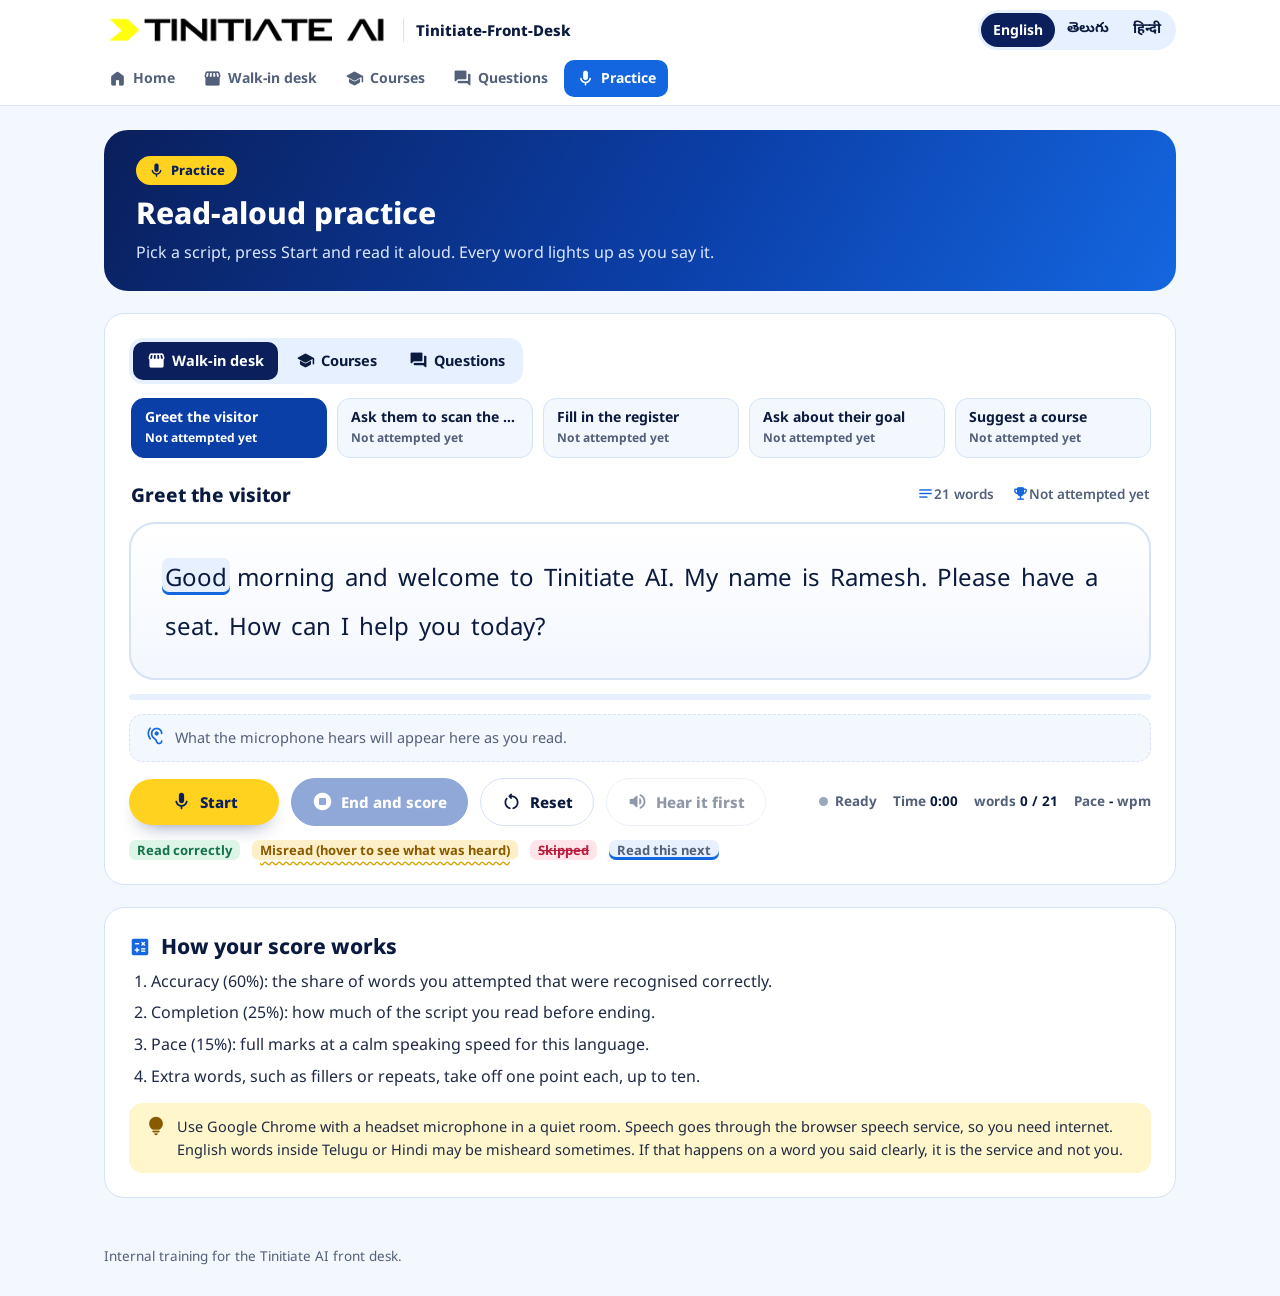
==== practice.html @ eb425fcb "Initial commit: Ramesh Front Desk application" ====
<!DOCTYPE html>
<html lang="en">
<head>
  <meta charset="UTF-8">
  <meta name="viewport" content="width=device-width, initial-scale=1.0">
  <title>Tinitiate-Front-Desk</title>
  <meta name="robots" content="noindex">
  <link rel="icon" type="image/png" href="assets/img/favicon.png">
  <link rel="preconnect" href="https://fonts.googleapis.com">
  <link rel="preconnect" href="https://fonts.gstatic.com" crossorigin>
  <link rel="stylesheet" href="https://fonts.googleapis.com/css2?family=Noto+Sans:wght@400;600;700;800&family=Noto+Sans+Telugu:wght@400;600;700;800&family=Noto+Sans+Devanagari:wght@400;600;700;800&display=swap" media="print" onload="this.media='all'">
  <link rel="stylesheet" href="https://fonts.googleapis.com/css2?family=Material+Symbols+Rounded:opsz,wght,FILL,GRAD@20..48,400,0..1,0&display=block" media="print" onload="this.media='all'">
  <link rel="stylesheet" href="assets/css/ramesh.css">
</head>
<body data-title="navPractice">
  <header class="rt-head" id="rtHeader"></header>
  <main class="rt-main" id="rtMain"></main>
  <footer class="rt-foot" id="rtFooter"></footer>
  <script src="assets/js/speech-match.js"></script>
  <script src="assets/js/data.js"></script>
  <script src="assets/js/shell.js"></script>
  <script src="assets/js/coach.js"></script>
</body>
</html>
---- assets/css/ramesh.css ----
/* =============================================================================
   RAMESH TRAINING: standalone theme taken from the Tinitiate price sheet
   (royal blue, navy and the yellow "Enroll Now" accent).
   Coach styles follow communication-skill-prep/assets/css/speech-coach.css.
   ============================================================================= */
:root {
  --rt-bg: #f3f7fe;
  --rt-surface: #ffffff;
  --rt-soft: #e7f0fe;
  --rt-ink: #0b1b3f;
  --rt-text: #1f2a44;
  --rt-muted: #52607a;
  --rt-line: #d6e2f5;
  --rt-blue: #1466e0;
  --rt-blue-d: #0b3fa8;
  --rt-navy: #0a1f5c;
  --rt-yellow: #ffd21f;
  --rt-yellow-l: #fff6cc;
  --rt-green: #157347;
  --rt-green-l: #dcf5e7;
  --rt-red: #bb1e3c;
  --rt-red-l: #ffe5ea;
  --rt-amber: #8a5a00;
  --rt-amber-l: #fdf0c8;
  --rt-violet: #5b2ccf;
  --rt-violet-l: #ece6fd;
  --rt-ease: cubic-bezier(.2, .8, .2, 1);
}

* { box-sizing: border-box; }
html { -webkit-text-size-adjust: 100%; }
body {
  margin: 0; background: var(--rt-bg); color: var(--rt-text);
  font-family: "Noto Sans", "Noto Sans Telugu", "Noto Sans Devanagari", "Nirmala UI", system-ui, sans-serif;
  font-size: 16px; line-height: 1.6;
}
:lang(te) { font-family: "Noto Sans Telugu", "Noto Sans", "Nirmala UI", system-ui, sans-serif; }
:lang(hi) { font-family: "Noto Sans Devanagari", "Noto Sans", "Nirmala UI", system-ui, sans-serif; }
.msr {
  font-family: "Material Symbols Rounded"; font-weight: normal; font-style: normal; font-size: 22px; line-height: 1;
  /* Fixed box: if the icon font is slow or blocked, the ligature name stays hidden */
  display: inline-block; width: 1em; height: 1em; overflow: hidden; color: inherit; white-space: nowrap; direction: ltr; font-feature-settings: "liga"; -webkit-font-feature-settings: "liga";
  font-variation-settings: "FILL" 1, "wght" 400, "GRAD" 0, "opsz" 24; flex-shrink: 0; user-select: none;
}
a { color: var(--rt-blue-d); }
button { font: inherit; }
:focus-visible { outline: 3px solid var(--rt-blue); outline-offset: 2px; }

/* ---------- header ---------- */
.rt-head { position: sticky; top: 0; z-index: 20; background: var(--rt-surface); border-bottom: 1px solid var(--rt-line); }
.rt-bar { display: flex; align-items: center; justify-content: space-between; gap: 12px; max-width: 1120px; margin: 0 auto; padding: 10px 24px; }
.rt-brand { display: flex; align-items: center; gap: 12px; min-width: 0; text-decoration: none; color: var(--rt-ink); font-weight: 800; font-size: 15px; }
.rt-brand img { height: 30px; width: auto; display: block; }
.rt-brand span { white-space: nowrap; padding-left: 12px; border-left: 1px solid var(--rt-line); }
.rt-lang { display: flex; flex: none; padding: 3px; border-radius: 99px; background: var(--rt-soft); }
.rt-lang button { border: 0; padding: 6px 12px; border-radius: 99px; background: transparent; color: var(--rt-ink); font-size: 14px; font-weight: 700; cursor: pointer; }
.rt-lang button[aria-pressed="true"] { background: var(--rt-navy); color: #fff; }
.rt-lang button:disabled { cursor: not-allowed; opacity: .55; }
.rt-nav { display: flex; gap: 4px; max-width: 1120px; margin: 0 auto; padding: 0 16px 8px; overflow-x: auto; scrollbar-width: none; }
.rt-nav::-webkit-scrollbar { display: none; }
.rt-nav a { display: inline-flex; flex: none; align-items: center; gap: 6px; padding: 7px 12px; border-radius: 10px; color: var(--rt-muted); font-size: 14px; font-weight: 700; text-decoration: none; }
.rt-nav a .msr { font-size: 19px; }
.rt-nav a:hover { background: var(--rt-soft); color: var(--rt-ink); }
.rt-nav a[aria-current="page"] { background: var(--rt-blue); color: #fff; }

/* ---------- layout ---------- */
.rt-main { max-width: 1120px; margin: 0 auto; padding: 24px 24px 48px; }
.rt-hero { padding: 36px 40px; border-radius: 24px; color: #fff; background: linear-gradient(120deg, var(--rt-navy), var(--rt-blue-d) 55%, var(--rt-blue)); }
.rt-hero.is-short { padding: 26px 32px; }
.rt-hero h1 { margin: 8px 0 8px; max-width: 760px; font-size: clamp(25px, 3.4vw, 38px); line-height: 1.25; font-weight: 800; }
.rt-hero.is-short h1 { font-size: clamp(23px, 2.8vw, 30px); }
.rt-hero p { margin: 0; max-width: 720px; color: #dbe8ff; }
.rt-kicker { display: inline-flex; align-items: center; gap: 6px; padding: 4px 12px; border-radius: 99px; background: var(--rt-yellow); color: var(--rt-navy); font-size: 13px; font-weight: 800; }
.rt-kicker .msr { font-size: 17px; }
.rt-kicker.is-plain { padding: 0; background: none; color: var(--rt-blue-d); }
.rt-section, .rt-panel { margin-top: 22px; padding: 24px; border-radius: 20px; background: var(--rt-surface); border: 1px solid var(--rt-line); }
.rt-section h2 { display: flex; align-items: center; gap: 10px; margin: 0 0 6px; font-size: 21px; color: var(--rt-ink); font-weight: 800; line-height: 1.35; }
.rt-section h2 .msr { color: var(--rt-blue); }
.rt-section.is-warn { background: var(--rt-yellow-l); border-color: #f1dc84; }
.rt-section.is-warn h2 .msr { color: var(--rt-red); }
.rt-lead { margin: 0 0 16px; color: var(--rt-muted); }
.rt-note { margin: 12px 0 0; font-size: 13.5px; color: var(--rt-muted); }
.rt-center { display: flex; flex-wrap: wrap; gap: 12px; justify-content: center; }
.rt-two { display: grid; grid-template-columns: repeat(2, minmax(0, 1fr)); gap: 22px; }
.rt-num { display: grid; place-items: center; flex: none; width: 34px; height: 34px; border-radius: 50%; background: var(--rt-navy); color: var(--rt-yellow); font-weight: 800; font-size: 15px; }
.rt-num.is-icon { background: var(--rt-soft); color: var(--rt-blue); }
.rt-num .msr { font-size: 20px; }
.rt-steps { margin: 8px 0 0; padding-left: 22px; }
.rt-steps li { margin-bottom: 6px; }
.rt-tip { display: flex; gap: 10px; margin-top: 14px; padding: 12px 16px; border-radius: 14px; background: var(--rt-yellow-l); font-size: 14.5px; }
.rt-tip .msr { color: var(--rt-amber); }

/* ---------- home ---------- */
.rt-path { list-style: none; margin: 0; padding: 0; display: grid; gap: 10px; }
.rt-path a { display: flex; align-items: center; gap: 14px; padding: 12px 16px; border-radius: 14px; border: 1px solid var(--rt-line); color: var(--rt-text); text-decoration: none; transition: border-color .2s, transform .2s; }
.rt-path a:hover { border-color: var(--rt-blue); transform: translateX(3px); }
.rt-path a > .msr { margin-left: auto; color: var(--rt-blue); }
.rt-path-text { display: flex; flex-direction: column; min-width: 0; }
.rt-path b { color: var(--rt-ink); }
.rt-path small { font-size: 13.5px; color: var(--rt-muted); }
.rt-meter { margin-top: 14px; }
.rt-meter > div:first-child { display: flex; justify-content: space-between; gap: 12px; font-size: 14.5px; }
.rt-meter b { color: var(--rt-ink); }
.rt-bar-track { height: 9px; margin-top: 5px; border-radius: 5px; background: var(--rt-soft); overflow: hidden; }
.rt-bar-track span { display: block; height: 100%; border-radius: 5px; background: var(--rt-blue); }
.rt-poster { display: block; margin-top: 10px; border-radius: 12px; overflow: hidden; border: 1px solid var(--rt-line); }
.rt-poster img { display: block; width: 100%; height: auto; }

/* ---------- cards ---------- */
.rt-desk, .rt-qlist { list-style: none; margin: 0; padding: 0; display: grid; gap: 14px; }
.rt-card { margin-top: 0; padding: 20px 22px; border-radius: 18px; background: var(--rt-surface); border: 1px solid var(--rt-line); }
.rt-desk, .rt-qlist { margin-top: 22px; }
.rt-card-head { display: flex; align-items: center; gap: 12px; }
.rt-card-head h2 { margin: 0; min-width: 0; font-size: 18px; color: var(--rt-ink); line-height: 1.4; }
.rt-card-head .rt-link { margin-left: auto; }
.rt-do { display: flex; gap: 8px; margin: 12px 0 0; color: var(--rt-muted); font-size: 14.5px; }
.rt-do .msr { color: var(--rt-blue); font-size: 20px; }
blockquote { margin: 12px 0 0; padding: 12px 16px; border-left: 4px solid var(--rt-yellow); border-radius: 0 12px 12px 0; background: var(--rt-soft); color: var(--rt-ink); font-size: 16.5px; line-height: 1.75; }
.rt-link { display: inline-flex; flex: none; align-items: center; gap: 4px; padding: 6px 12px; border-radius: 99px; background: var(--rt-navy); color: #fff; font-size: 13.5px; font-weight: 700; text-decoration: none; }
.rt-link .msr { font-size: 17px; color: var(--rt-yellow); }
.rt-link:hover { background: var(--rt-blue-d); }

.rt-finder { display: grid; gap: 10px; }
.rt-finder-row { display: grid; grid-template-columns: minmax(0, 2fr) minmax(0, 3fr); gap: 14px; align-items: center; padding: 12px 14px; border-radius: 12px; background: var(--rt-bg); }
.rt-finder-row p { margin: 0; font-weight: 700; color: var(--rt-ink); }
.rt-tags { display: flex; flex-wrap: wrap; gap: 6px; }
.rt-tags a, .rt-tags span { padding: 3px 10px; border-radius: 99px; background: var(--rt-surface); border: 1px solid var(--rt-line); font-size: 13.5px; font-weight: 600; color: var(--rt-blue-d); text-decoration: none; }
.rt-tags a:hover { border-color: var(--rt-blue); }
.rt-tags strong { font-size: 14.5px; color: var(--rt-red); }
.rt-contact { list-style: none; display: grid; grid-template-columns: repeat(auto-fit, minmax(240px, 1fr)); gap: 8px 18px; margin: 10px 0 0; padding: 0; }
.rt-contact li { display: flex; align-items: center; gap: 8px; color: var(--rt-ink); font-weight: 600; overflow-wrap: anywhere; }
.rt-contact .msr { color: var(--rt-blue); font-size: 20px; }
.rt-never { list-style: none; margin: 0; padding: 0; display: grid; gap: 8px; }
.rt-never li { display: flex; gap: 8px; font-weight: 700; color: var(--rt-ink); }
.rt-never .msr { color: var(--rt-red); }

/* ---------- courses ---------- */
.rt-courses { display: grid; gap: 8px; margin-top: 12px; }
.rt-course { border: 1px solid var(--rt-line); border-radius: 12px; background: var(--rt-surface); scroll-margin-top: 130px; }
.rt-course[open] { border-color: var(--rt-blue); }
.rt-course summary { display: grid; grid-template-columns: minmax(0, 1fr) auto 104px 24px; gap: 14px; align-items: center; padding: 11px 14px; cursor: pointer; list-style: none; }
.rt-course summary::-webkit-details-marker { display: none; }
.rt-c-name { font-weight: 700; color: var(--rt-ink); }
.rt-c-dur { font-size: 14px; color: var(--rt-muted); white-space: nowrap; }
.rt-c-fee { text-align: right; font-weight: 800; color: var(--rt-navy); font-variant-numeric: tabular-nums; white-space: nowrap; }
.rt-chev { color: var(--rt-muted); transition: transform .2s; }
.rt-course[open] .rt-chev { transform: rotate(180deg); }
.rt-c-body { padding: 0 14px 16px; }
.rt-c-body h3 { margin: 14px 0 6px; font-size: 13.5px; color: var(--rt-muted); font-weight: 800; }
.rt-c-body p { margin: 0 0 12px; }
.rt-c-body blockquote { margin-top: 0; }
.rt-c-body .rt-tags { margin-bottom: 4px; }
.rt-basics { display: grid; grid-template-columns: repeat(2, minmax(0, 1fr)); gap: 10px; margin: 0; }
.rt-basics div { padding: 12px 14px; border-radius: 12px; background: var(--rt-bg); }
.rt-basics dt { font-weight: 800; color: var(--rt-navy); }
.rt-basics dd { margin: 2px 0 0; font-size: 14.5px; }

/* ---------- quiz ---------- */
.rt-q { display: block !important; margin-bottom: 14px !important; font-size: 20px !important; }
.rt-options { display: grid; gap: 10px; margin-bottom: 16px; }
.rt-option { padding: 12px 16px; border-radius: 12px; border: 1px solid var(--rt-line); background: var(--rt-bg); color: var(--rt-ink); font-weight: 700; text-align: left; cursor: pointer; }
.rt-option:hover:not(:disabled) { border-color: var(--rt-blue); }
.rt-option:disabled { cursor: default; }
.rt-option.is-right { background: var(--rt-green-l); border-color: var(--rt-green); color: var(--rt-green); }
.rt-option.is-wrong { background: var(--rt-red-l); border-color: var(--rt-red); color: var(--rt-red); }

/* ---------- buttons ---------- */
.rt-btn { display: inline-flex; align-items: center; gap: 8px; padding: 11px 20px; border-radius: 99px; border: 1px solid var(--rt-line); background: var(--rt-surface); color: var(--rt-ink); font-size: 15px; font-weight: 800; text-decoration: none; cursor: pointer; transition: transform .2s, opacity .2s; }
.rt-btn .msr { font-size: 21px; }
.rt-btn:hover:not(:disabled) { transform: translateY(-2px); }
.rt-btn:disabled { opacity: .45; cursor: not-allowed; }
.rt-btn.is-primary { min-width: 150px; justify-content: center; border: 0; color: var(--rt-navy); background: var(--rt-yellow); box-shadow: 0 10px 20px -12px rgba(10, 31, 92, .6); }
.rt-btn.is-primary.is-listening { color: #fff; background: var(--rt-red); animation: sc-ring 1.6s ease-out infinite; }
@keyframes sc-ring { from { box-shadow: 0 0 0 0 rgba(187, 30, 60, .5); } to { box-shadow: 0 0 0 14px rgba(187, 30, 60, 0); } }
.rt-btn.is-end { background: var(--rt-blue-d); border-color: var(--rt-blue-d); color: #fff; }
.rt-btn.is-ghost { background: transparent; }

/* ---------- practice ---------- */
.sc-notice { display: flex; gap: 12px; align-items: flex-start; margin-top: 18px; padding: 12px 16px; border-radius: 14px; background: var(--rt-red-l); color: var(--rt-red); font-size: 14.5px; font-weight: 600; }
.sc-notice.is-soft { background: var(--rt-yellow-l); color: var(--rt-amber); }
.sc-notice[hidden] { display: none; }
.rt-seg { display: inline-flex; flex-wrap: wrap; gap: 4px; padding: 4px; margin-bottom: 12px; border-radius: 14px; background: var(--rt-soft); max-width: 100%; }
.rt-seg button { display: inline-flex; align-items: center; gap: 6px; border: 0; padding: 7px 14px; border-radius: 10px; background: transparent; color: var(--rt-ink); font-size: 14.5px; font-weight: 700; cursor: pointer; }
.rt-seg button .msr { font-size: 19px; }
.rt-seg button[aria-selected="true"] { background: var(--rt-navy); color: #fff; }
.rt-seg button:disabled { cursor: not-allowed; opacity: .55; }
.sc-tabs { display: flex; gap: 10px; overflow-x: auto; padding: 2px 2px 8px; scrollbar-width: thin; }
.sc-tab { flex: none; display: flex; flex-direction: column; align-items: flex-start; gap: 2px; width: 196px; padding: 9px 13px; border-radius: 13px; border: 1px solid var(--rt-line); background: var(--rt-bg); color: var(--rt-text); text-align: left; cursor: pointer; transition: border-color .2s; }
.sc-tab:hover:not(:disabled) { border-color: var(--rt-blue); }
.sc-tab b { width: 100%; font-size: 14px; color: var(--rt-ink); line-height: 1.35; overflow: hidden; text-overflow: ellipsis; white-space: nowrap; }
.sc-tab small { font-size: 12px; font-weight: 700; color: var(--rt-muted); }
.sc-tab.is-ready small { color: var(--rt-green); }
.sc-tab[aria-selected="true"] { border-color: var(--rt-blue-d); background: var(--rt-blue-d); }
.sc-tab[aria-selected="true"] b, .sc-tab[aria-selected="true"] small { color: #fff; }
.sc-tab:disabled { cursor: not-allowed; opacity: .55; }
.sc-meta { display: flex; flex-wrap: wrap; align-items: center; gap: 8px 18px; margin: 14px 2px 12px; font-size: 13.5px; color: var(--rt-muted); font-weight: 600; }
.sc-meta h2 { margin: 0 auto 0 0; min-width: 0; font-size: 19px; color: var(--rt-ink); font-weight: 800; }
.sc-meta .msr { font-size: 17px; vertical-align: -3px; color: var(--rt-blue); }
.sc-passage { padding: 28px 32px; border-radius: 26px; border: 2px solid var(--rt-line); background: linear-gradient(180deg, #fff, var(--rt-bg)); font-size: clamp(19px, 2.1vw, 24px); line-height: 2.05; color: var(--rt-ink); transition: border-color .3s, box-shadow .3s; overflow-wrap: anywhere; }
.sc-passage.is-live { border-color: var(--rt-blue); box-shadow: 0 0 0 6px rgba(20, 102, 224, .12); }
.sc-w { padding: 2px 3px; margin: 0 -1px; border-radius: 7px; transition: background-color .25s, color .25s; }
.sc-w.is-ok { background: var(--rt-green-l); color: var(--rt-green); }
.sc-w.is-miss { background: var(--rt-amber-l); color: var(--rt-amber); text-decoration: underline wavy #d9a200; text-underline-offset: 6px; }
.sc-w.is-skip { background: var(--rt-red-l); color: var(--rt-red); text-decoration: line-through; }
.sc-w.is-next { box-shadow: inset 0 -3px 0 var(--rt-blue); background: var(--rt-soft); }
.sc-heard { display: flex; gap: 10px; align-items: flex-start; margin-top: 14px; padding: 11px 15px; border-radius: 14px; background: var(--rt-bg); border: 1px dashed var(--rt-line); font-size: 14.5px; color: var(--rt-muted); }
.sc-heard .msr { color: var(--rt-blue); font-size: 20px; }
.sc-controls { display: flex; flex-wrap: wrap; align-items: center; gap: 12px; margin-top: 16px; }
.sc-live { display: flex; flex-wrap: wrap; align-items: center; gap: 6px 16px; margin-left: auto; font-size: 13.5px; font-weight: 700; color: var(--rt-muted); }
.sc-live b { color: var(--rt-ink); font-variant-numeric: tabular-nums; }
.sc-status { display: inline-flex; align-items: center; gap: 7px; }
.sc-status::before { content: ""; width: 9px; height: 9px; border-radius: 50%; background: #9aa7bd; }
.sc-status[data-state="listening"]::before { background: var(--rt-red); animation: sc-blink 1s steps(2) infinite; }
.sc-status[data-state="paused"]::before { background: var(--rt-yellow); }
.sc-status[data-state="done"]::before { background: var(--rt-green); }
@keyframes sc-blink { 50% { opacity: .25; } }
.sc-progress { height: 6px; margin-top: 14px; border-radius: 3px; background: var(--rt-soft); overflow: hidden; }
.sc-progress span { display: block; height: 100%; width: 0; border-radius: 3px; background: var(--rt-blue); transition: width .4s var(--rt-ease); }
.sc-legend { display: flex; flex-wrap: wrap; gap: 6px 12px; margin-top: 14px; font-size: 13px; font-weight: 700; color: var(--rt-muted); }
.sc-legend .sc-w { padding: 1px 8px; margin: 0; }

/* ---------- report ---------- */
.sc-report { margin-top: 22px; padding: 26px; border-radius: 20px; background: var(--rt-surface); border: 1px solid var(--rt-line); scroll-margin-top: 110px; }
.sc-report[hidden] { display: none; }
.sc-report-top { display: grid; grid-template-columns: auto minmax(0, 1fr); gap: 28px; align-items: center; }
.sc-ring { position: relative; width: 168px; height: 168px; }
.sc-ring svg { width: 100%; height: 100%; transform: rotate(-90deg); }
.sc-ring circle { fill: none; stroke-width: 12; }
.sc-ring .track { stroke: var(--rt-soft); }
.sc-ring .fill { stroke: url(#scGrad); stroke-linecap: round; transition: stroke-dashoffset 1.2s var(--rt-ease); }
.sc-ring div { position: absolute; inset: 0; display: grid; place-content: center; text-align: center; }
.sc-ring b { font-size: 44px; font-weight: 800; color: var(--rt-ink); line-height: 1; }
.sc-ring small { font-size: 12px; font-weight: 700; color: var(--rt-muted); margin-top: 4px; }
.sc-verdict h2 { margin: 2px 0 4px; font-size: 26px; color: var(--rt-ink); font-weight: 800; }
.sc-stars { display: flex; gap: 2px; color: #e7ad00; }
.sc-stars .msr { font-size: 28px; }
.sc-stars .msr.off { color: var(--rt-line); }
.sc-verdict p { margin: 8px 0 0; color: var(--rt-muted); }
.sc-stats { display: grid; grid-template-columns: repeat(4, minmax(0, 1fr)); gap: 12px; margin-top: 22px; }
.sc-stat { padding: 13px 15px; border-radius: 15px; background: var(--rt-bg); border: 1px solid var(--rt-line); }
.sc-stat small { display: block; font-size: 12.5px; font-weight: 800; color: var(--rt-muted); }
.sc-stat b { display: block; margin-top: 3px; font-size: 26px; font-weight: 800; color: var(--rt-ink); font-variant-numeric: tabular-nums; line-height: 1.25; }
.sc-stat span { font-size: 12.5px; color: var(--rt-muted); font-weight: 600; }
.sc-counts { display: flex; flex-wrap: wrap; gap: 10px; margin-top: 16px; }
.sc-count { display: inline-flex; align-items: center; gap: 8px; padding: 7px 14px; border-radius: 99px; font-size: 13.5px; font-weight: 800; }
.sc-count.is-ok { background: var(--rt-green-l); color: var(--rt-green); }
.sc-count.is-miss { background: var(--rt-amber-l); color: var(--rt-amber); }
.sc-count.is-skip { background: var(--rt-red-l); color: var(--rt-red); }
.sc-count.is-extra { background: var(--rt-violet-l); color: var(--rt-violet); }
.sc-detail { display: grid; grid-template-columns: repeat(2, minmax(0, 1fr)); gap: 16px; margin-top: 20px; }
.sc-detail h3 { display: flex; align-items: center; gap: 8px; margin: 0 0 10px; font-size: 16px; color: var(--rt-ink); }
.sc-detail h3 .msr { font-size: 20px; color: var(--rt-blue); }
.sc-box { padding: 15px; border-radius: 15px; border: 1px solid var(--rt-line); background: var(--rt-bg); min-width: 0; }
.sc-box.is-wide { grid-column: 1 / -1; }
.sc-empty { margin: 0; font-size: 14.5px; color: var(--rt-green); font-weight: 700; }
.sc-chips { display: flex; flex-wrap: wrap; gap: 8px; }
.sc-word-chip { display: inline-flex; align-items: center; gap: 6px; padding: 5px 12px; border-radius: 99px; border: 1px solid var(--rt-line); background: var(--rt-surface); color: var(--rt-ink); font-size: 14.5px; font-weight: 700; cursor: pointer; }
.sc-word-chip .msr { font-size: 16px; color: var(--rt-blue); }
.sc-word-chip:hover { border-color: var(--rt-blue); }
.sc-word-chip s { color: var(--rt-red); font-weight: 600; }
.sc-word-chip.is-extra { cursor: default; color: var(--rt-violet); }
.sc-tips { margin: 0; padding-left: 20px; font-size: 14.5px; }
.sc-report-actions { display: flex; flex-wrap: wrap; gap: 12px; margin-top: 20px; }

.rt-foot { max-width: 1120px; margin: 0 auto; padding: 0 24px 28px; color: var(--rt-muted); font-size: 13.5px; }

@media (max-width: 860px) {
  .rt-bar { padding: 8px 16px; }
  .rt-brand img { height: 24px; }
  .rt-brand span { display: none; }
  .rt-lang button { padding: 5px 9px; font-size: 13px; }
  .rt-main { padding: 16px 16px 36px; }
  .rt-foot { padding: 0 16px 24px; }
  .rt-hero, .rt-hero.is-short { padding: 22px 20px; border-radius: 18px; }
  .rt-section, .rt-panel, .sc-report { padding: 18px 16px; }
  .rt-two, .rt-basics, .sc-detail { grid-template-columns: minmax(0, 1fr); }
  .rt-two { gap: 0; }
  .rt-finder-row { grid-template-columns: minmax(0, 1fr); gap: 8px; }
  .rt-card { padding: 16px; }
  .rt-card-head { flex-wrap: wrap; }
  .rt-card-head h2 { flex: 1 1 60%; }
  .rt-card-head .rt-link { margin-left: 46px; }
  .rt-course summary { grid-template-columns: minmax(0, 1fr) auto 24px; gap: 4px 10px; }
  .rt-c-name { grid-column: 1 / 2; grid-row: 1 / 3; }
  .rt-c-dur { grid-column: 2; grid-row: 2; text-align: right; font-size: 13px; }
  .rt-c-fee { grid-column: 2; grid-row: 1; }
  .rt-chev { grid-column: 3; grid-row: 1 / 3; }
  .sc-passage { padding: 18px; border-radius: 20px; line-height: 1.95; }
  .sc-live { margin-left: 0; width: 100%; }
  .sc-report-top { grid-template-columns: minmax(0, 1fr); justify-items: center; text-align: center; }
  .sc-stars { justify-content: center; }
  .sc-stats { grid-template-columns: repeat(2, minmax(0, 1fr)); }
}
@media (prefers-reduced-motion: reduce) {
  *, *::before, *::after { animation: none !important; transition: none !important; }
}
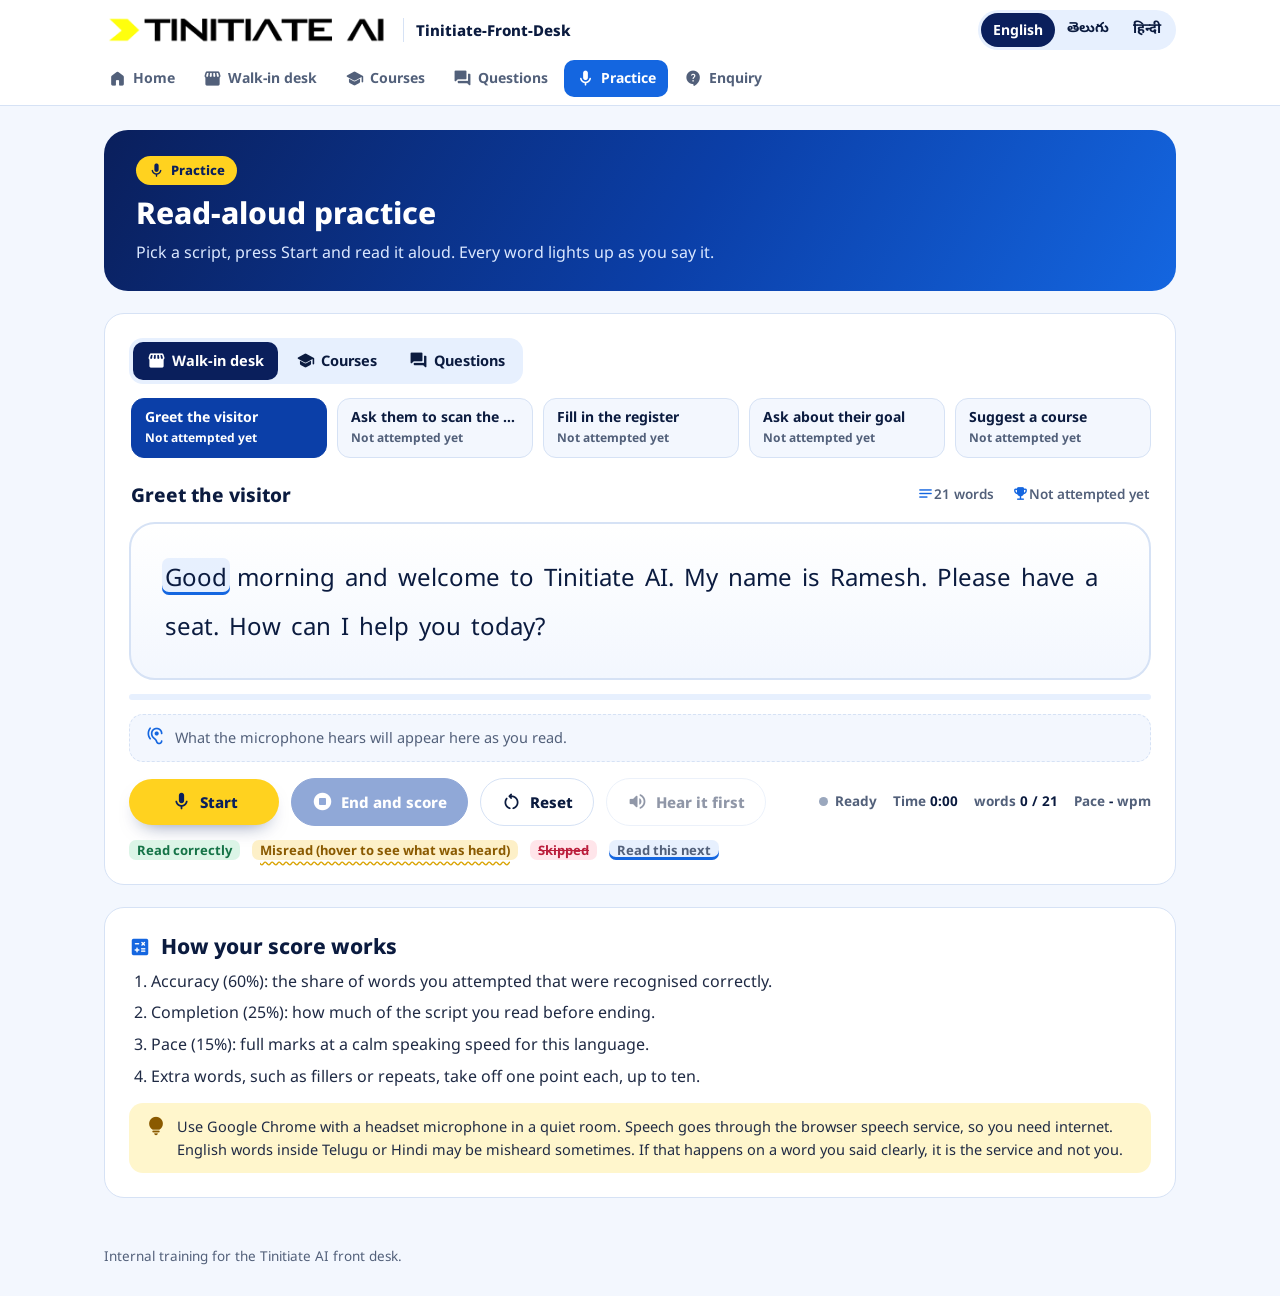
==== commit 4f772d6a: "Poster qr and the Enquiry section" ====
--- a/practice.html
+++ b/practice.html
@@ -21,4 +21,4 @@
   <script src="assets/js/shell.js"></script>
   <script src="assets/js/coach.js"></script>
 </body>
-</html>
+</html>
--- a/assets/css/ramesh.css
+++ b/assets/css/ramesh.css
@@ -293,4 +293,4 @@
 }
 @media (prefers-reduced-motion: reduce) {
   *, *::before, *::after { animation: none !important; transition: none !important; }
-}
+}
